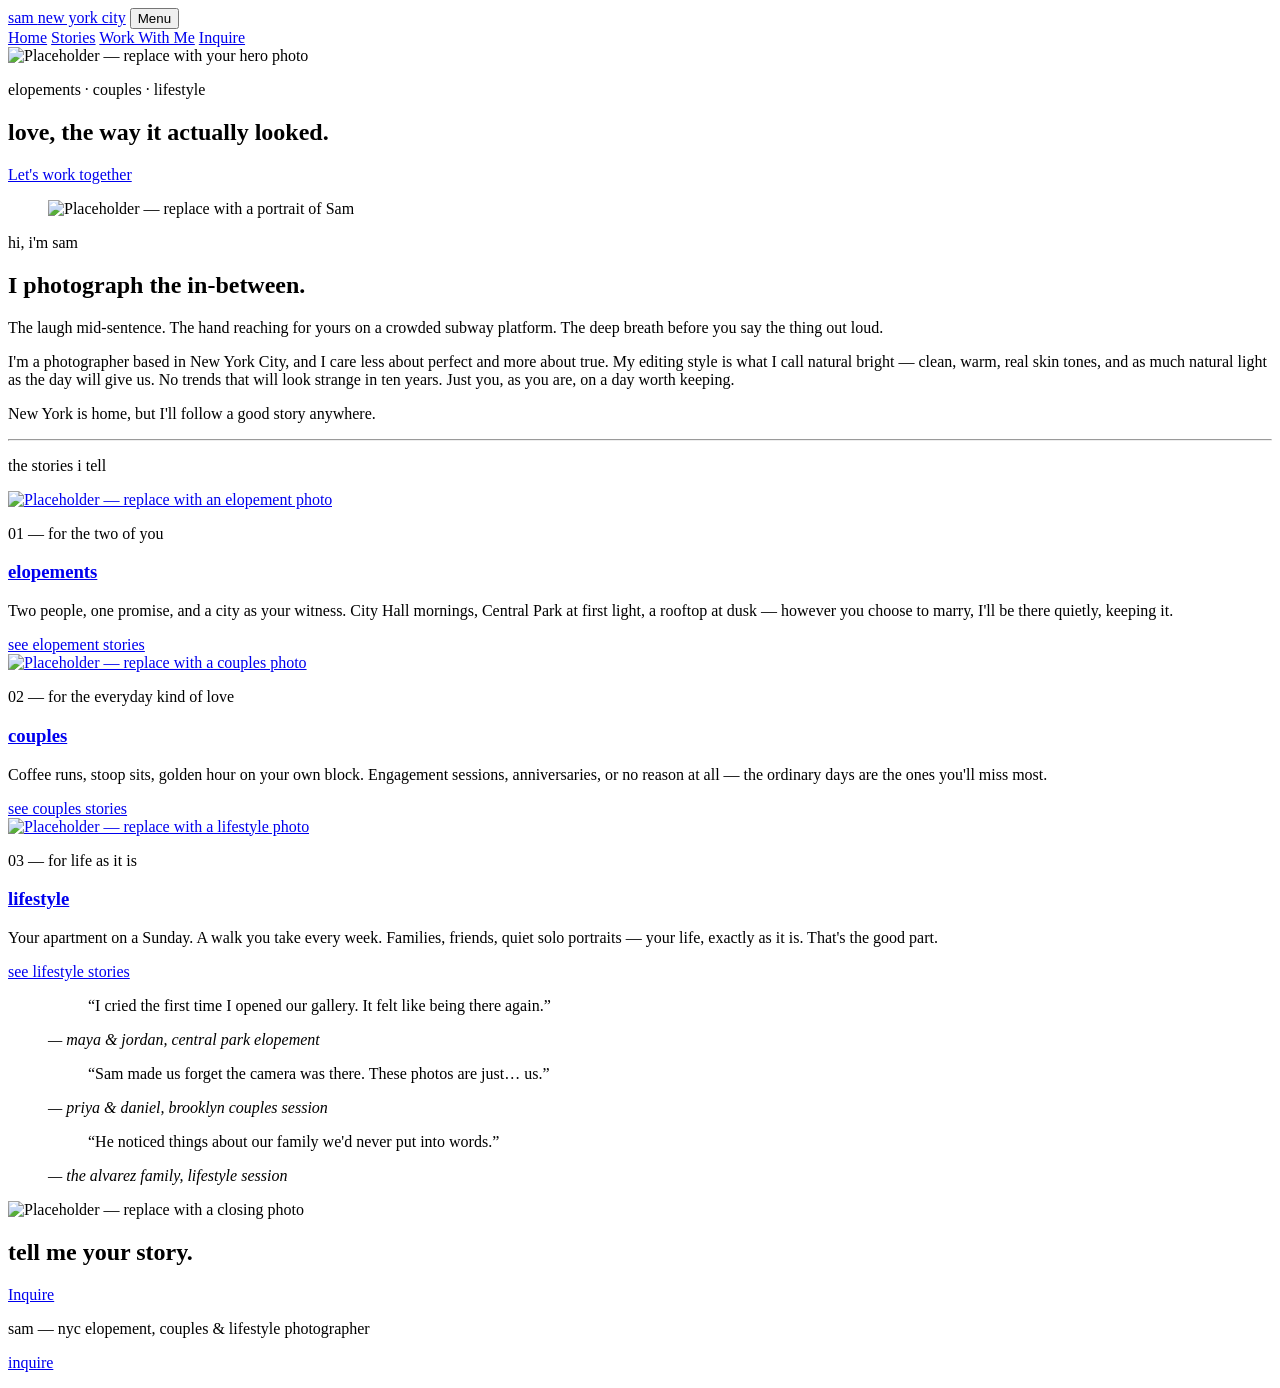
==== index.html @ c12990e9 "Add files via upload" ====
<!DOCTYPE html>
<html lang="en">
<head>
  <meta charset="UTF-8">
  <meta name="viewport" content="width=device-width, initial-scale=1.0">
  <title>Sam — NYC Elopement &amp; Couples Photographer</title>
  <meta name="description" content="NYC elopement photographer for quiet, true, story-driven photos — elopements, couples, and lifestyle sessions in New York City and beyond.">

  <link rel="preconnect" href="https://fonts.googleapis.com">
  <link rel="preconnect" href="https://fonts.gstatic.com" crossorigin>
  <link href="https://fonts.googleapis.com/css2?family=Cormorant+Garamond:ital,wght@0,400;0,500;1,400;1,500&family=Karla:wght@300;400&display=swap" rel="stylesheet">
  <link rel="stylesheet" href="css/style.css">
</head>
<body>

  <!-- ======================= HEADER ======================= -->
  <header class="site-header">
    <a class="wordmark" href="index.html">sam <span>new york city</span></a>
    <button class="nav-toggle" aria-expanded="false" aria-controls="nav">Menu</button>
    <nav class="nav" id="nav">
      <a href="index.html" aria-current="page">Home</a>
      <a href="elopements.html">Stories</a>
      <a href="work-with-me.html">Work With Me</a>
      <a href="inquire.html">Inquire</a>
    </nav>
  </header>

  <!-- ======================= HERO =======================
       Swap images/hero.jpg with your favorite wide photo.  -->
  <section class="hero">
    <img src="images/hero.jpg" alt="Placeholder — replace with your hero photo" fetchpriority="high">
    <div class="hero-inner">
      <p class="label">elopements · couples · lifestyle</p>
      <h1 class="display">love, the way it actually looked.</h1>
      <a class="btn" href="inquire.html">Let's work together</a>
    </div>
  </section>

  <!-- ======================= INTRO ======================= -->
  <section class="section wrap">
    <div class="intro reveal">
      <figure>
        <img src="images/intro-portrait.jpg" alt="Placeholder — replace with a portrait of Sam" loading="lazy">
      </figure>
      <div class="prose">
        <p class="label">hi, i'm sam</p>
        <h2 class="display--sm display">I photograph the in-between.</h2>
        <p>The laugh mid-sentence. The hand reaching for yours on a crowded subway platform. The deep breath before you say the thing out loud.</p>
        <p>I'm a photographer based in New York City, and I care less about perfect and more about true. My editing style is what I call natural bright — clean, warm, real skin tones, and as much natural light as the day will give us. No trends that will look strange in ten years. Just you, as you are, on a day worth keeping.</p>
        <p>New York is home, but I'll follow a good story anywhere.</p>
      </div>
    </div>
  </section>

  <hr class="rule wrap">

  <!-- ======================= STORY CATEGORIES ======================= -->
  <section class="section wrap" id="stories">
    <p class="label reveal">the stories i tell</p>

    <article class="story reveal">
      <a class="story-img" href="elopements.html" aria-label="View elopement stories">
        <img src="images/cover-elopements.jpg" alt="Placeholder — replace with an elopement photo" loading="lazy">
      </a>
      <div>
        <p class="label">01 — for the two of you</p>
        <h3><a href="elopements.html">elopements</a></h3>
        <p>Two people, one promise, and a city as your witness. City Hall mornings, Central Park at first light, a rooftop at dusk — however you choose to marry, I'll be there quietly, keeping it.</p>
        <a class="tlink label" href="elopements.html">see elopement stories</a>
      </div>
    </article>

    <article class="story reveal">
      <a class="story-img" href="couples.html" aria-label="View couples stories">
        <img src="images/cover-couples.jpg" alt="Placeholder — replace with a couples photo" loading="lazy">
      </a>
      <div>
        <p class="label">02 — for the everyday kind of love</p>
        <h3><a href="couples.html">couples</a></h3>
        <p>Coffee runs, stoop sits, golden hour on your own block. Engagement sessions, anniversaries, or no reason at all — the ordinary days are the ones you'll miss most.</p>
        <a class="tlink label" href="couples.html">see couples stories</a>
      </div>
    </article>

    <article class="story reveal">
      <a class="story-img" href="lifestyle.html" aria-label="View lifestyle stories">
        <img src="images/cover-lifestyle.jpg" alt="Placeholder — replace with a lifestyle photo" loading="lazy">
      </a>
      <div>
        <p class="label">03 — for life as it is</p>
        <h3><a href="lifestyle.html">lifestyle</a></h3>
        <p>Your apartment on a Sunday. A walk you take every week. Families, friends, quiet solo portraits — your life, exactly as it is. That's the good part.</p>
        <a class="tlink label" href="lifestyle.html">see lifestyle stories</a>
      </div>
    </article>
  </section>

  <!-- ======================= TESTIMONIALS ======================= -->
  <section class="section wrap">
    <div class="pullquotes">
      <!-- EDIT: replace these with real client quotes and first names -->
      <figure class="pullquote reveal">
        <blockquote>&ldquo;I cried the first time I opened our gallery. It felt like being there again.&rdquo;</blockquote>
        <cite class="label">— maya &amp; jordan, central park elopement</cite>
      </figure>
      <figure class="pullquote reveal">
        <blockquote>&ldquo;Sam made us forget the camera was there. These photos are just&hellip; us.&rdquo;</blockquote>
        <cite class="label">— priya &amp; daniel, brooklyn couples session</cite>
      </figure>
      <figure class="pullquote reveal">
        <blockquote>&ldquo;He noticed things about our family we'd never put into words.&rdquo;</blockquote>
        <cite class="label">— the alvarez family, lifestyle session</cite>
      </figure>
    </div>
  </section>

  <!-- ======================= CLOSING CTA ======================= -->
  <section class="closing">
    <img src="images/closing.jpg" alt="Placeholder — replace with a closing photo" loading="lazy">
    <div class="closing-inner">
      <h2 class="display">tell me your story.</h2>
      <a class="btn" href="inquire.html">Inquire</a>
    </div>
  </section>

  <!-- ======================= FOOTER ======================= -->
  <footer class="site-footer">
    <div class="footer-inner">
      <p class="label">sam — nyc elopement, couples &amp; lifestyle photographer</p>
      <p class="label"><a href="inquire.html">inquire</a></p>
    </div>
  </footer>

  <script src="js/main.js"></script>
</body>
</html>
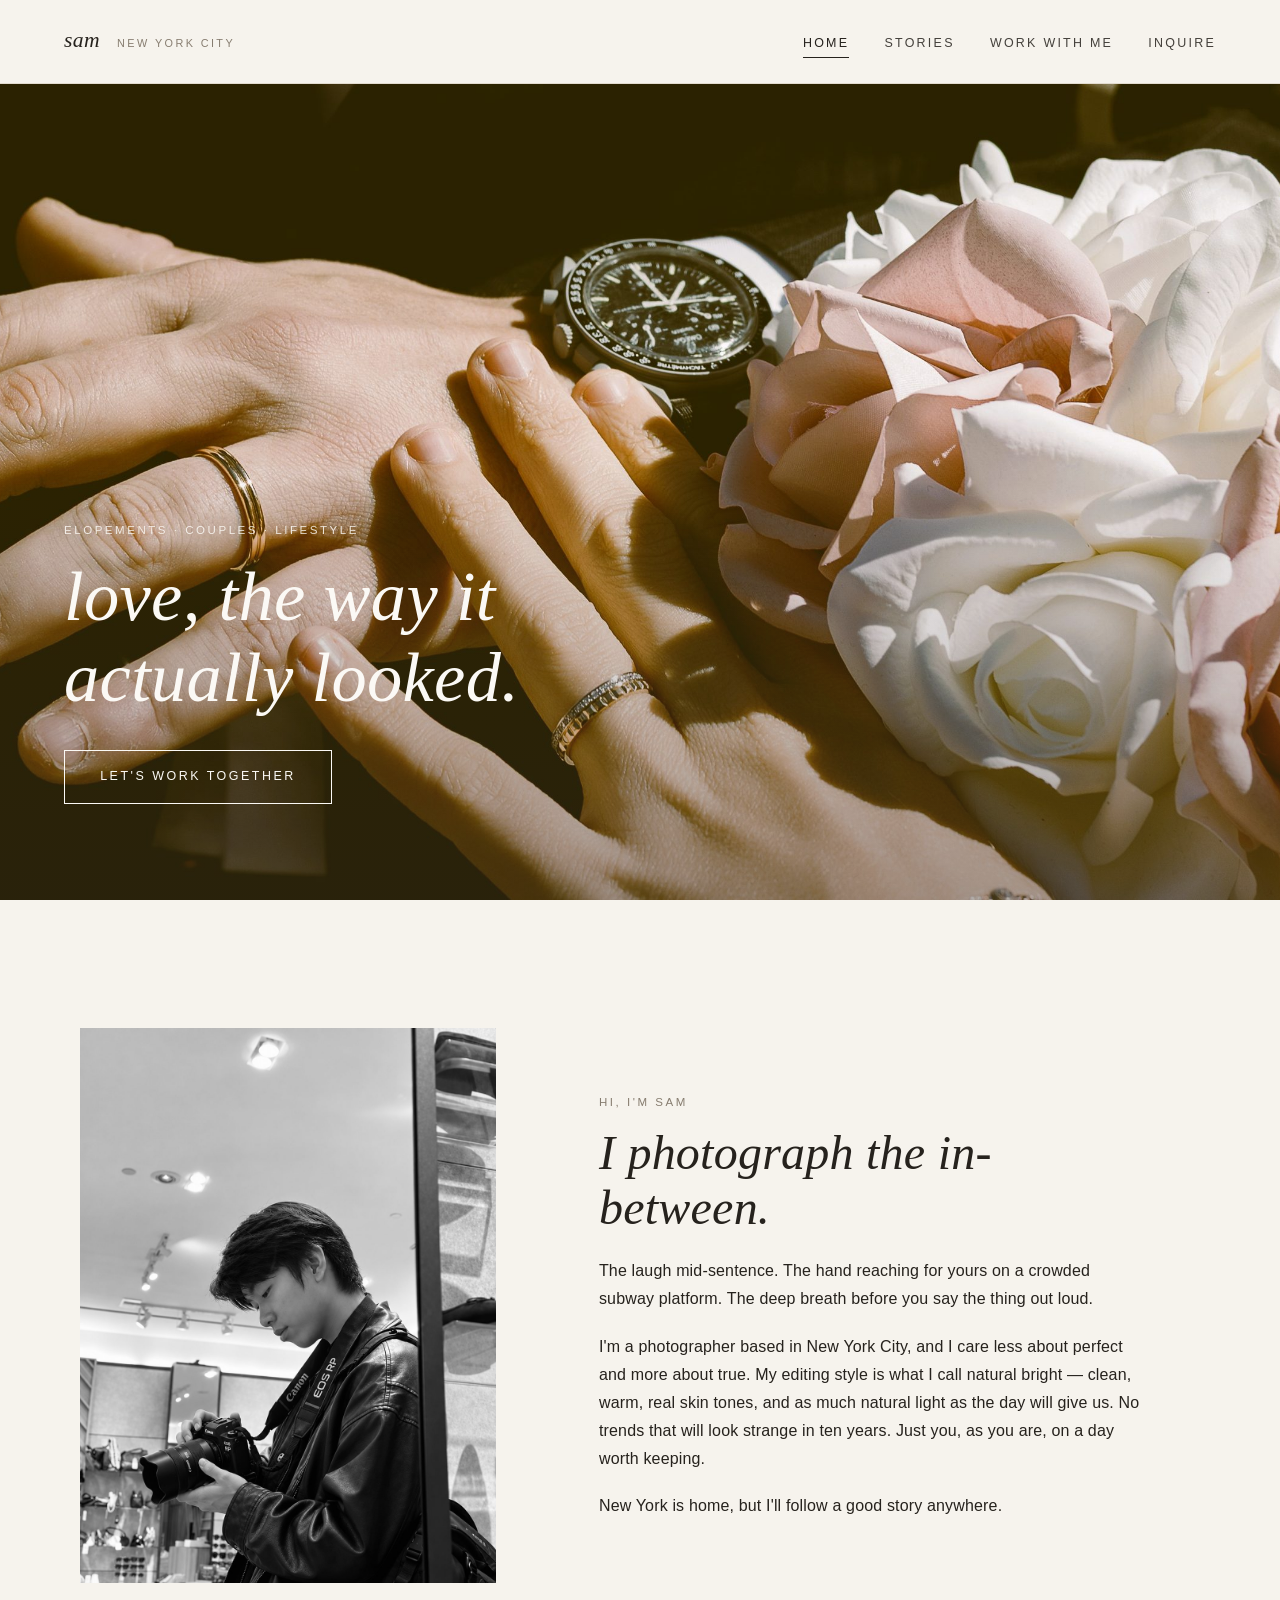
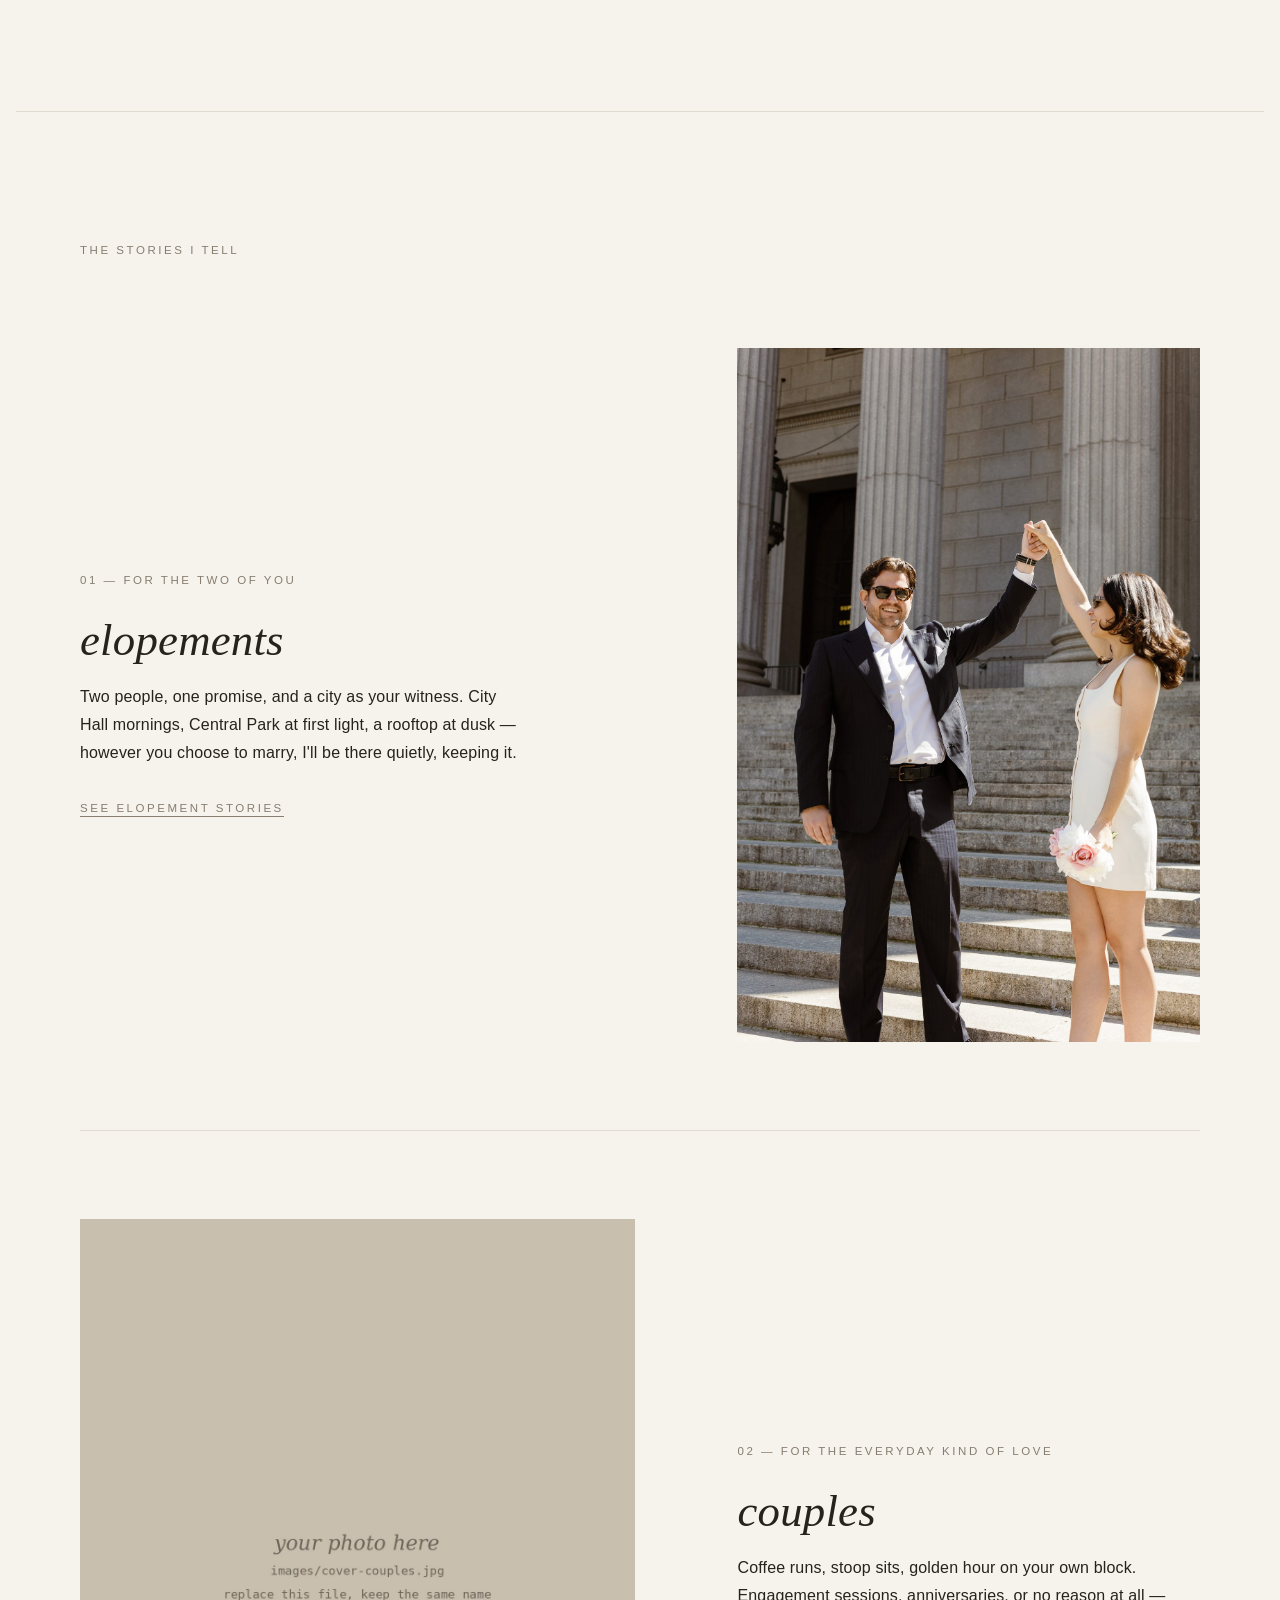
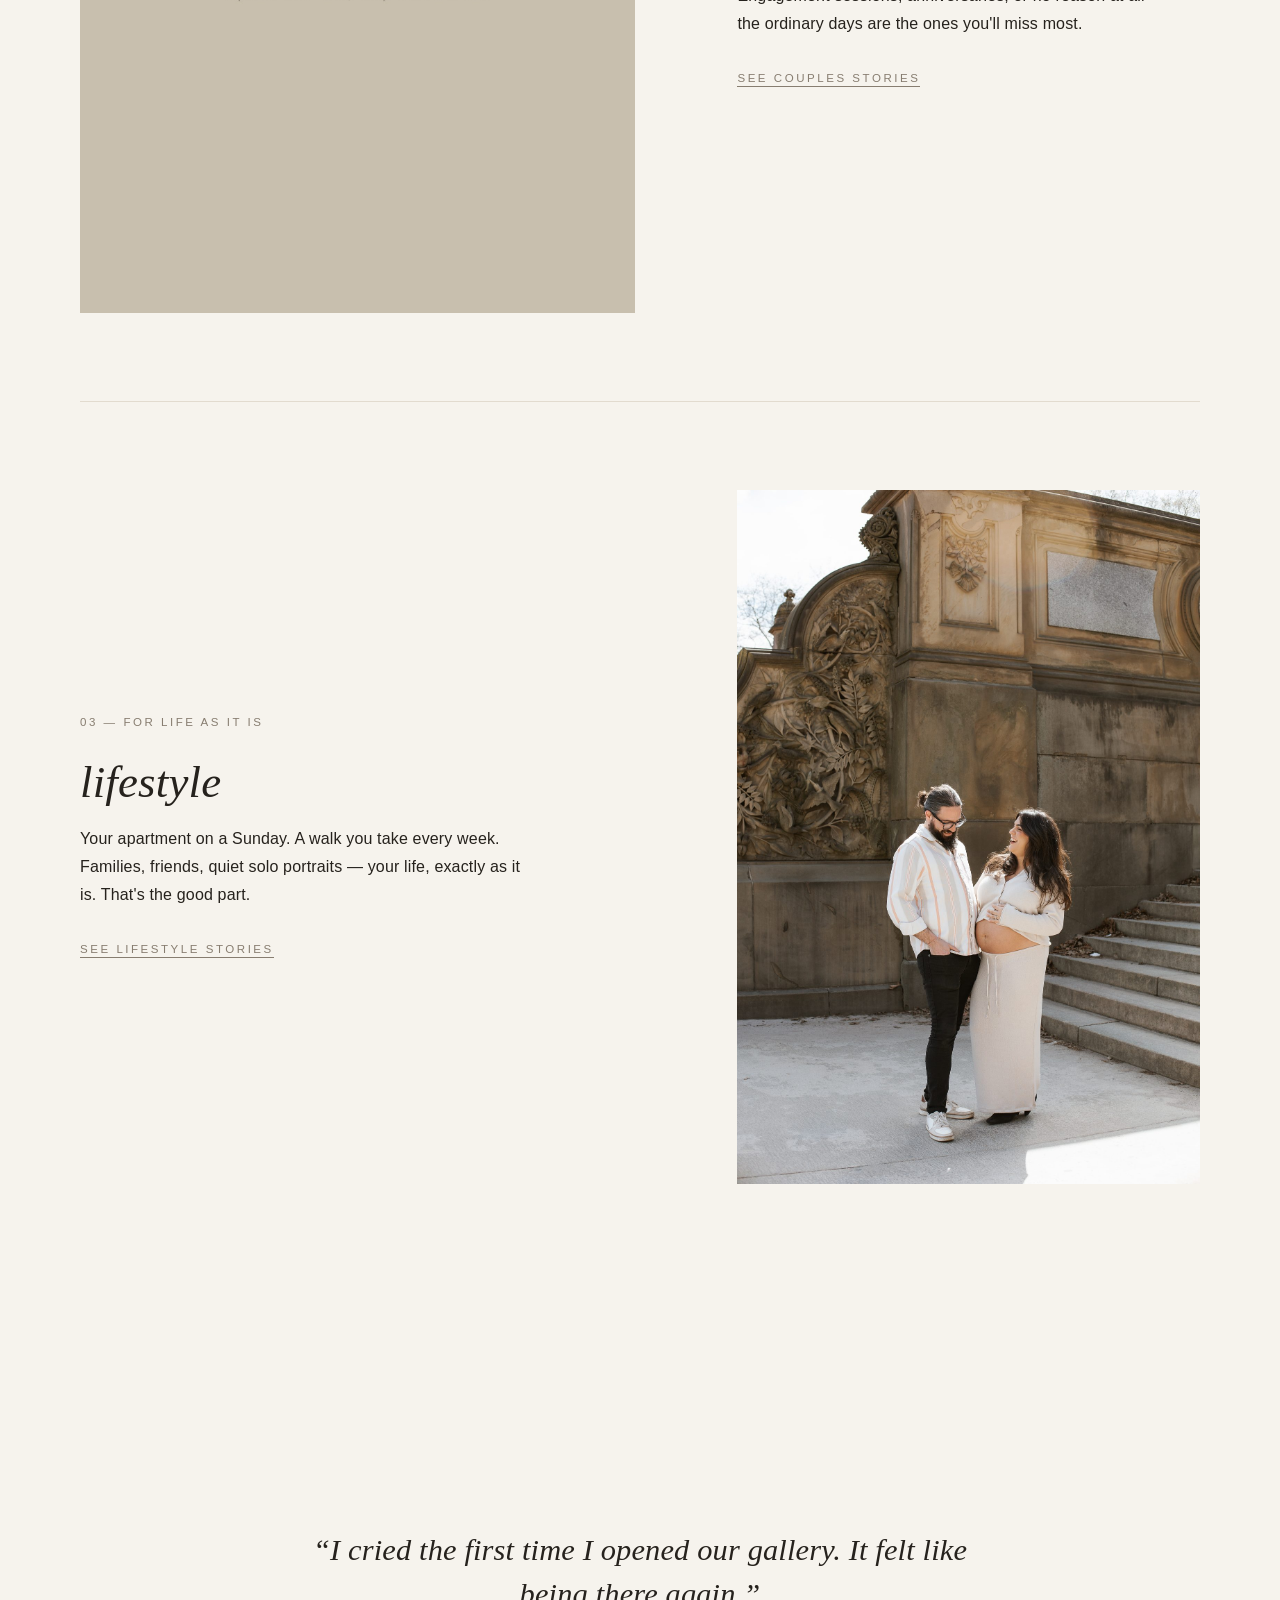
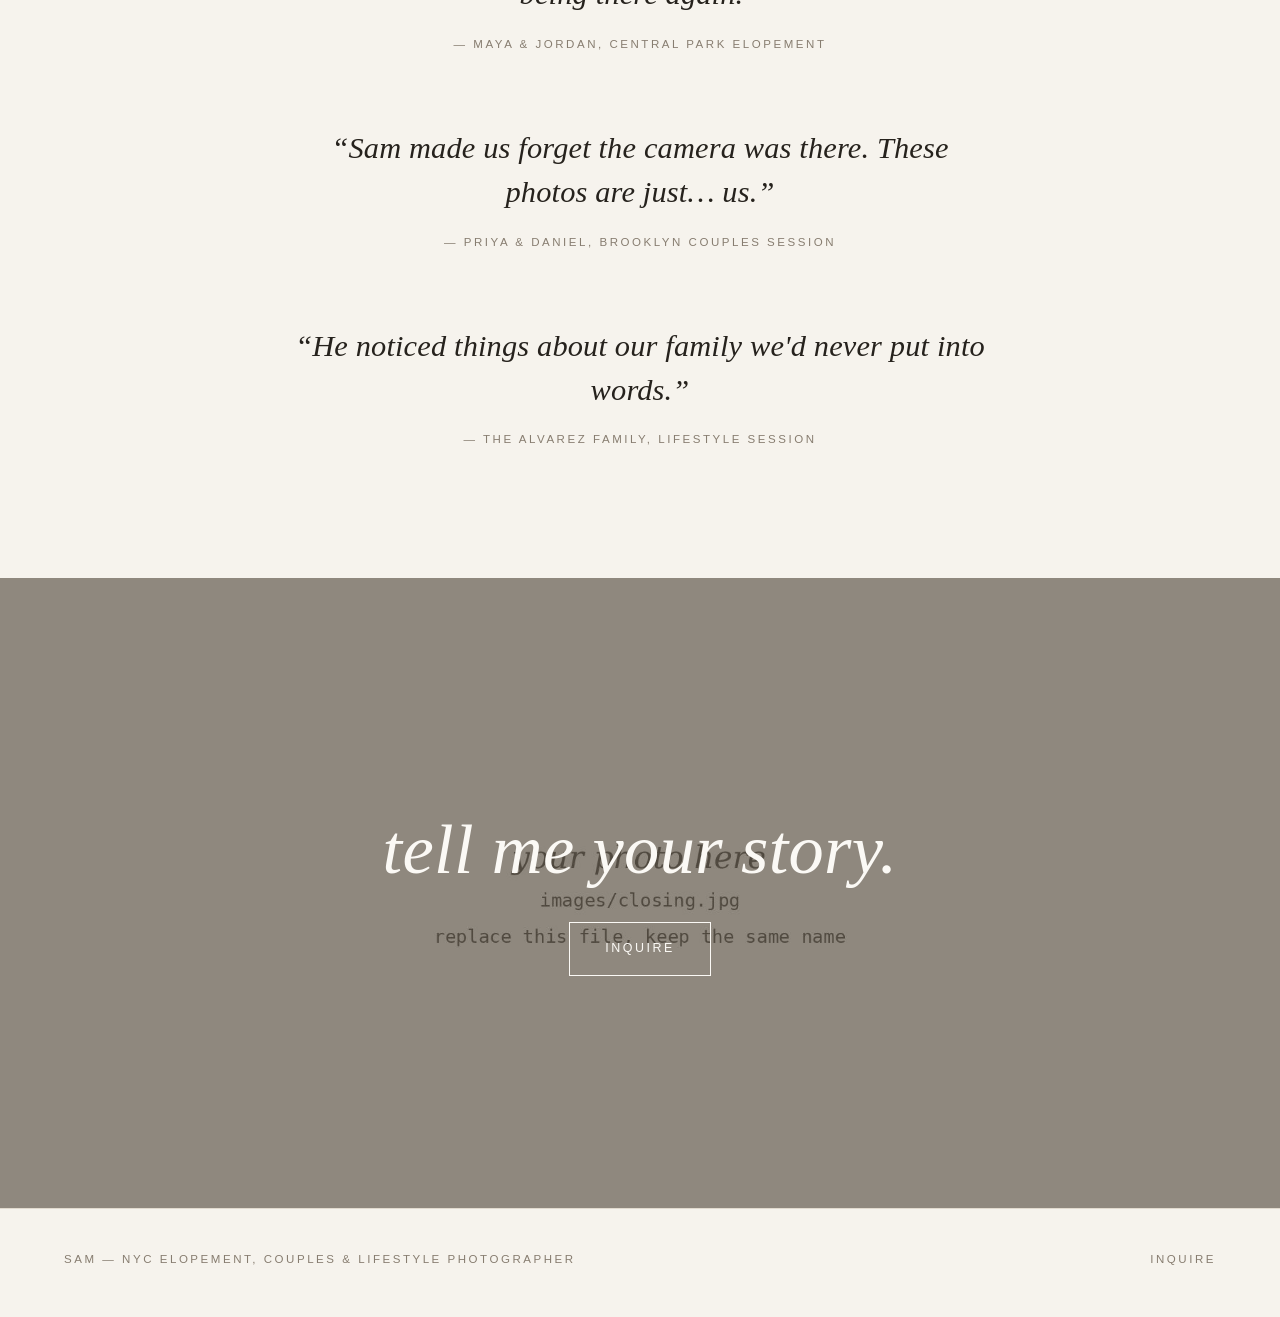
==== commit 6ecd1331: "Add intro portrait, real contact email, remove unused placeholders Co-Authored-By: Claude Opus 5.5 <" ====
--- a/index.html
+++ b/index.html
@@ -40,7 +40,7 @@
   <section class="section wrap">
     <div class="intro reveal">
       <figure>
-        <img src="images/intro-portrait.jpg" alt="Placeholder — replace with a portrait of Sam" loading="lazy">
+        <img src="images/intro-portrait.jpg" alt="Sam, NYC photographer, looking down at his camera" loading="lazy">
       </figure>
       <div class="prose">
         <p class="label">hi, i'm sam</p>
--- a/css/style.css
+++ b/css/style.css
@@ -0,0 +1,357 @@
+/* ============================================================
+   SAM — PHOTOGRAPHY PORTFOLIO
+   ------------------------------------------------------------
+   Palette + type live in the :root block below.
+   To change a color or font site-wide, edit it once here.
+   ============================================================ */
+
+:root {
+  --paper:  #F6F3ED;   /* page background — warm paper */
+  --ink:    #26221D;   /* main text — warm near-black */
+  --stone:  #877D70;   /* quiet text: captions, labels */
+  --line:   #E2DBCF;   /* hairline rules */
+  --wash:   #EDE8DF;   /* subtle section tint */
+
+  --serif: "Cormorant Garamond", Georgia, serif;
+  --sans:  "Karla", "Helvetica Neue", Arial, sans-serif;
+
+  --measure: 34em;     /* comfortable reading width */
+  --gutter: clamp(1.25rem, 5vw, 4rem);
+}
+
+/* ---------- base ---------- */
+
+* { box-sizing: border-box; margin: 0; padding: 0; }
+
+html { scroll-behavior: smooth; }
+
+body {
+  background: var(--paper);
+  color: var(--ink);
+  font-family: var(--sans);
+  font-weight: 300;
+  font-size: 1.0rem;
+  line-height: 1.75;
+  letter-spacing: 0.01em;
+  -webkit-font-smoothing: antialiased;
+}
+
+img { display: block; width: 100%; height: auto; }
+
+a { color: inherit; text-decoration: none; }
+
+::selection { background: var(--ink); color: var(--paper); }
+
+/* ---------- type roles ---------- */
+
+h1, h2, h3, .display {
+  font-family: var(--serif);
+  font-weight: 400;
+  line-height: 1.15;
+  letter-spacing: 0.005em;
+}
+
+.display {
+  font-style: italic;
+  text-transform: lowercase;
+  font-size: clamp(2.2rem, 6vw, 4.4rem);
+}
+
+.display--sm { font-size: clamp(1.9rem, 4.5vw, 3rem); }
+
+.label {
+  font-family: var(--sans);
+  font-size: 0.72rem;
+  font-weight: 400;
+  letter-spacing: 0.22em;
+  text-transform: uppercase;
+  color: var(--stone);
+}
+
+.quiet { color: var(--stone); }
+
+.prose { max-width: var(--measure); }
+.prose p + p { margin-top: 1.2em; }
+
+/* text link with hairline underline */
+.tlink {
+  border-bottom: 1px solid var(--stone);
+  padding-bottom: 2px;
+  transition: border-color .3s ease, color .3s ease;
+}
+.tlink:hover { color: var(--stone); border-color: var(--line); }
+
+/* ---------- layout ---------- */
+
+.wrap  { padding-left: var(--gutter); padding-right: var(--gutter); max-width: 78rem; margin: 0 auto; }
+.section { padding-top: clamp(4rem, 10vw, 8rem); padding-bottom: clamp(4rem, 10vw, 8rem); }
+.rule { border: 0; border-top: 1px solid var(--line); }
+
+/* ---------- header / nav ---------- */
+
+.site-header {
+  position: relative;
+  z-index: 10;
+  background: var(--paper);
+  border-bottom: 1px solid var(--line);
+  display: flex;
+  align-items: baseline;
+  justify-content: space-between;
+  padding: 1.4rem var(--gutter);
+}
+
+.wordmark {
+  font-family: var(--serif);
+  font-style: italic;
+  font-size: 1.35rem;
+  letter-spacing: 0.02em;
+}
+.wordmark span { font-family: var(--sans); font-style: normal; font-size: 0.68rem; letter-spacing: 0.22em; text-transform: uppercase; color: var(--stone); margin-left: 0.7rem; }
+
+.nav { display: flex; gap: 2.2rem; }
+.nav a {
+  font-size: 0.78rem;
+  letter-spacing: 0.18em;
+  text-transform: uppercase;
+  color: var(--ink);
+  opacity: 0.85;
+  transition: opacity .3s ease;
+}
+.nav a:hover, .nav a[aria-current="page"] { opacity: 1; border-bottom: 1px solid var(--ink); padding-bottom: 2px; }
+
+/* mobile nav */
+.nav-toggle {
+  display: none;
+  background: none;
+  border: 0;
+  font-family: var(--sans);
+  font-size: 0.78rem;
+  letter-spacing: 0.18em;
+  text-transform: uppercase;
+  color: var(--ink);
+  cursor: pointer;
+}
+
+@media (max-width: 700px) {
+  .nav-toggle { display: block; }
+  .nav {
+    display: none;
+    position: absolute;
+    top: 100%; left: 0; right: 0;
+    background: var(--paper);
+    border-top: 1px solid var(--line);
+    border-bottom: 1px solid var(--line);
+    flex-direction: column;
+    gap: 0;
+    padding: 0.5rem var(--gutter) 1rem;
+  }
+  .nav.is-open { display: flex; }
+  .nav a { padding: 0.9rem 0; border-bottom: 1px solid var(--line); }
+  .nav a:last-child { border-bottom: 0; }
+  .nav a[aria-current="page"] { border-bottom: 1px solid var(--line); }
+}
+
+/* ---------- hero ---------- */
+
+.hero { position: relative; min-height: calc(100vh - 5.2rem); display: flex; align-items: flex-end; }
+.hero img { position: absolute; inset: 0; width: 100%; height: 100%; object-fit: cover; }
+.hero::after {
+  content: "";
+  position: absolute; inset: 0;
+  background: linear-gradient(to top, rgba(38,34,29,0.35), rgba(38,34,29,0) 55%);
+}
+.hero-inner {
+  position: relative;
+  z-index: 2;
+  color: #FBF9F5;
+  padding: 0 var(--gutter) clamp(3rem, 8vw, 6rem);
+  max-width: 46rem;
+}
+.hero-inner .label { color: rgba(251,249,245,0.85); margin-bottom: 1rem; }
+.hero-inner .display { margin-bottom: 2rem; }
+
+/* button — quiet, editorial */
+.btn {
+  display: inline-block;
+  font-size: 0.78rem;
+  letter-spacing: 0.2em;
+  text-transform: uppercase;
+  padding: 0.95rem 2.2rem;
+  border: 1px solid currentColor;
+  transition: background .3s ease, color .3s ease;
+}
+.btn:hover { background: var(--ink); color: var(--paper); border-color: var(--ink); }
+.hero .btn:hover { background: #FBF9F5; color: var(--ink); border-color: #FBF9F5; }
+
+/* ---------- intro (image + text) ---------- */
+
+.intro { display: grid; gap: 3rem; align-items: center; }
+@media (min-width: 800px) {
+  .intro { grid-template-columns: 5fr 7fr; gap: clamp(3rem, 7vw, 6rem); }
+}
+.intro figure { max-width: 26rem; }
+.intro .display--sm { margin: 0.8rem 0 1.4rem; text-transform: none; }
+
+/* ---------- story categories ---------- */
+
+.story { display: grid; gap: 2.5rem; align-items: center; padding: clamp(3rem, 7vw, 5.5rem) 0; }
+.story + .story { border-top: 1px solid var(--line); }
+@media (min-width: 800px) {
+  .story { grid-template-columns: 6fr 5fr; gap: clamp(3rem, 8vw, 7rem); }
+  .story:nth-child(even) .story-img { order: 2; }
+}
+.story-img { overflow: hidden; }
+.story-img img { transition: transform 1.2s ease; }
+.story a:hover .story-img img { transform: scale(1.025); }
+.story h3 {
+  font-style: italic;
+  text-transform: lowercase;
+  font-size: clamp(1.9rem, 4vw, 2.8rem);
+  margin: 0.7rem 0 1rem;
+}
+.story p { max-width: 28em; margin-bottom: 1.6rem; }
+
+/* ---------- testimonials ---------- */
+
+.pullquotes { display: grid; gap: clamp(3rem, 6vw, 4.5rem); max-width: 44rem; margin: 0 auto; text-align: center; }
+.pullquote blockquote {
+  font-family: var(--serif);
+  font-style: italic;
+  font-size: clamp(1.35rem, 3vw, 1.9rem);
+  line-height: 1.45;
+}
+.pullquote cite { display: block; margin-top: 1.1rem; font-style: normal; }
+
+/* ---------- closing cta ---------- */
+
+.closing { position: relative; min-height: 70vh; display: flex; align-items: center; justify-content: center; text-align: center; }
+.closing img { position: absolute; inset: 0; width: 100%; height: 100%; object-fit: cover; }
+.closing::after { content: ""; position: absolute; inset: 0; background: rgba(38,34,29,0.4); }
+.closing-inner { position: relative; z-index: 2; color: #FBF9F5; padding: 4rem var(--gutter); }
+.closing-inner .display { margin-bottom: 2rem; }
+.closing .btn:hover { background: #FBF9F5; color: var(--ink); border-color: #FBF9F5; }
+
+/* ---------- gallery pages ---------- */
+
+.page-head { padding-top: clamp(3.5rem, 8vw, 6rem); }
+.page-head .display { text-transform: none; margin: 0.8rem 0 1.2rem; }
+.page-head p { max-width: var(--measure); }
+
+.gallery {
+  display: grid;
+  gap: clamp(1.5rem, 4vw, 3.5rem);
+  padding-bottom: clamp(4rem, 10vw, 8rem);
+}
+@media (min-width: 720px) {
+  .gallery { grid-template-columns: 1fr 1fr; align-items: start; }
+  .gallery figure:nth-child(3n) { grid-column: 1 / -1; max-width: 62rem; margin: 0 auto; width: 100%; }
+  /* offset the second column for a staggered, editorial rhythm */
+  .gallery figure:nth-child(3n+2) { margin-top: clamp(2rem, 6vw, 5rem); }
+}
+
+.gallery-next { text-align: center; padding-bottom: clamp(5rem, 10vw, 8rem); }
+.gallery-next .label { display: block; margin-bottom: 0.8rem; }
+.gallery-next a { font-family: var(--serif); font-style: italic; font-size: clamp(1.6rem, 3.5vw, 2.4rem); }
+
+/* ---------- work with me ---------- */
+
+.steps { display: grid; gap: 2.5rem; counter-reset: step; }
+@media (min-width: 800px) { .steps { grid-template-columns: repeat(4, 1fr); gap: 2.5rem; } }
+.step { border-top: 1px solid var(--line); padding-top: 1.2rem; }
+.step h3 { font-size: 1.35rem; font-style: italic; margin: 0.4rem 0 0.6rem; }
+.step p { font-size: 0.95rem; }
+
+.includes { columns: 1; max-width: 44rem; }
+@media (min-width: 700px) { .includes { columns: 2; column-gap: 4rem; } }
+.includes li { list-style: none; border-bottom: 1px solid var(--line); padding: 0.9rem 0; break-inside: avoid; }
+
+.invest { background: var(--wash); }
+.invest .display--sm { text-transform: none; margin-bottom: 1.2rem; }
+.invest-tiers { display: grid; gap: 2rem; margin-top: 2.5rem; }
+@media (min-width: 800px) { .invest-tiers { grid-template-columns: repeat(3, 1fr); gap: 3rem; } }
+.tier { border-top: 1px solid var(--stone); padding-top: 1.1rem; }
+.tier h3 { font-style: italic; font-size: 1.4rem; margin-bottom: 0.3rem; }
+.tier .price { font-family: var(--serif); font-size: 1.15rem; margin-bottom: 0.6rem; }
+.tier p { font-size: 0.95rem; }
+
+.faq { max-width: 44rem; }
+.faq details { border-bottom: 1px solid var(--line); }
+.faq summary {
+  cursor: pointer;
+  list-style: none;
+  display: flex;
+  justify-content: space-between;
+  align-items: baseline;
+  gap: 1rem;
+  padding: 1.2rem 0;
+  font-family: var(--serif);
+  font-size: 1.25rem;
+  font-style: italic;
+}
+.faq summary::-webkit-details-marker { display: none; }
+.faq summary::after { content: "+"; font-family: var(--sans); font-size: 1rem; color: var(--stone); }
+.faq details[open] summary::after { content: "–"; }
+.faq details p { padding: 0 0 1.4rem; max-width: var(--measure); }
+
+/* ---------- inquire ---------- */
+
+.form-wrap { max-width: 40rem; }
+
+.notice {
+  border: 1px solid var(--line);
+  background: var(--wash);
+  padding: 1.4rem 1.6rem;
+  margin: 2.5rem 0;
+  font-size: 0.95rem;
+}
+.notice a { border-bottom: 1px solid var(--stone); padding-bottom: 1px; }
+
+.form { display: grid; gap: 1.8rem; margin-top: 2.5rem; }
+.field label { display: block; margin-bottom: 0.5rem; }
+.field input, .field select, .field textarea {
+  width: 100%;
+  background: transparent;
+  border: 0;
+  border-bottom: 1px solid var(--stone);
+  padding: 0.6rem 0;
+  font-family: var(--sans);
+  font-size: 1rem;
+  font-weight: 300;
+  color: var(--ink);
+  border-radius: 0;
+}
+.field textarea { min-height: 8rem; resize: vertical; }
+.field input:focus, .field select:focus, .field textarea:focus { outline: none; border-bottom-color: var(--ink); }
+
+/* under-construction state */
+.form.is-disabled { opacity: 0.45; pointer-events: none; user-select: none; }
+.btn[disabled] { cursor: not-allowed; }
+.btn[disabled]:hover { background: transparent; color: inherit; }
+
+/* ---------- footer ---------- */
+
+.site-footer { border-top: 1px solid var(--line); padding: 2.5rem var(--gutter) 3rem; }
+.footer-inner {
+  max-width: 78rem; margin: 0 auto;
+  display: flex; flex-wrap: wrap; gap: 1.5rem 3rem;
+  justify-content: space-between; align-items: baseline;
+}
+.site-footer .label a { color: var(--stone); }
+.site-footer .label a:hover { color: var(--ink); }
+
+/* ---------- reveal on scroll ---------- */
+
+.reveal { opacity: 0; transform: translateY(18px); transition: opacity 1s ease, transform 1s ease; }
+.reveal.is-visible { opacity: 1; transform: none; }
+
+@media (prefers-reduced-motion: reduce) {
+  html { scroll-behavior: auto; }
+  .reveal { opacity: 1; transform: none; transition: none; }
+  .story-img img { transition: none; }
+}
+
+/* visible keyboard focus */
+a:focus-visible, button:focus-visible, summary:focus-visible {
+  outline: 2px solid var(--ink);
+  outline-offset: 3px;
+}
